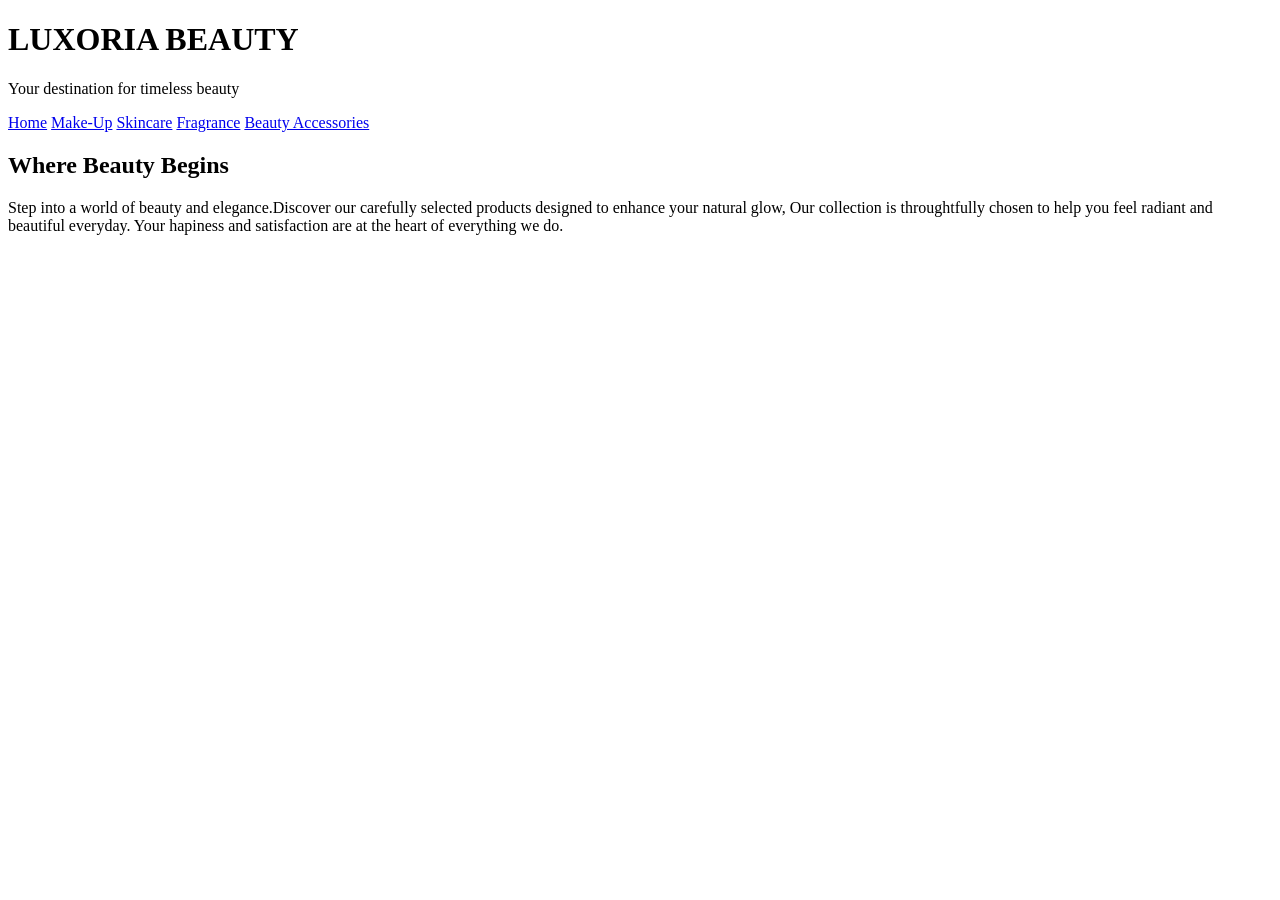
==== index.html @ f3700040 "Add files via upload" ====
<!DOCTYPE html>
<html lang="en">
<head>
    <meta charset="UTF-8">
    <title>LUXORIA BEAUTY</title>
    <link rel="stylesheet" href="style.css">
</head>
<body>

      <!-- Header Section -->
      <header>
            <h1>LUXORIA BEAUTY</h1>
            <p>Your destination for timeless beauty</p>

      <!-- Navigation-->
       <nav>
           <a href="#">Home</a>
           <a href="Make-Up.html">Make-Up</a>
           <a href="skincare.html">Skincare</a>  
           <a href="Fragrance.html">Fragrance</a>
           <a href="Beauty accessories.html">Beauty Accessories</a>       
        </nav>

      </header>
        
        <!-- Main Content -->
         <main>

             <section>
                <h2>Where Beauty Begins</h2>
                <p>Step into a world of beauty and elegance.Discover our carefully selected products designed to enhance your natural glow, Our collection is throughtfully chosen to help you feel radiant and beautiful everyday. Your hapiness and satisfaction are at the heart of everything we do. </p>
             </section>

             <section>

             </section>
         </main>
</body>
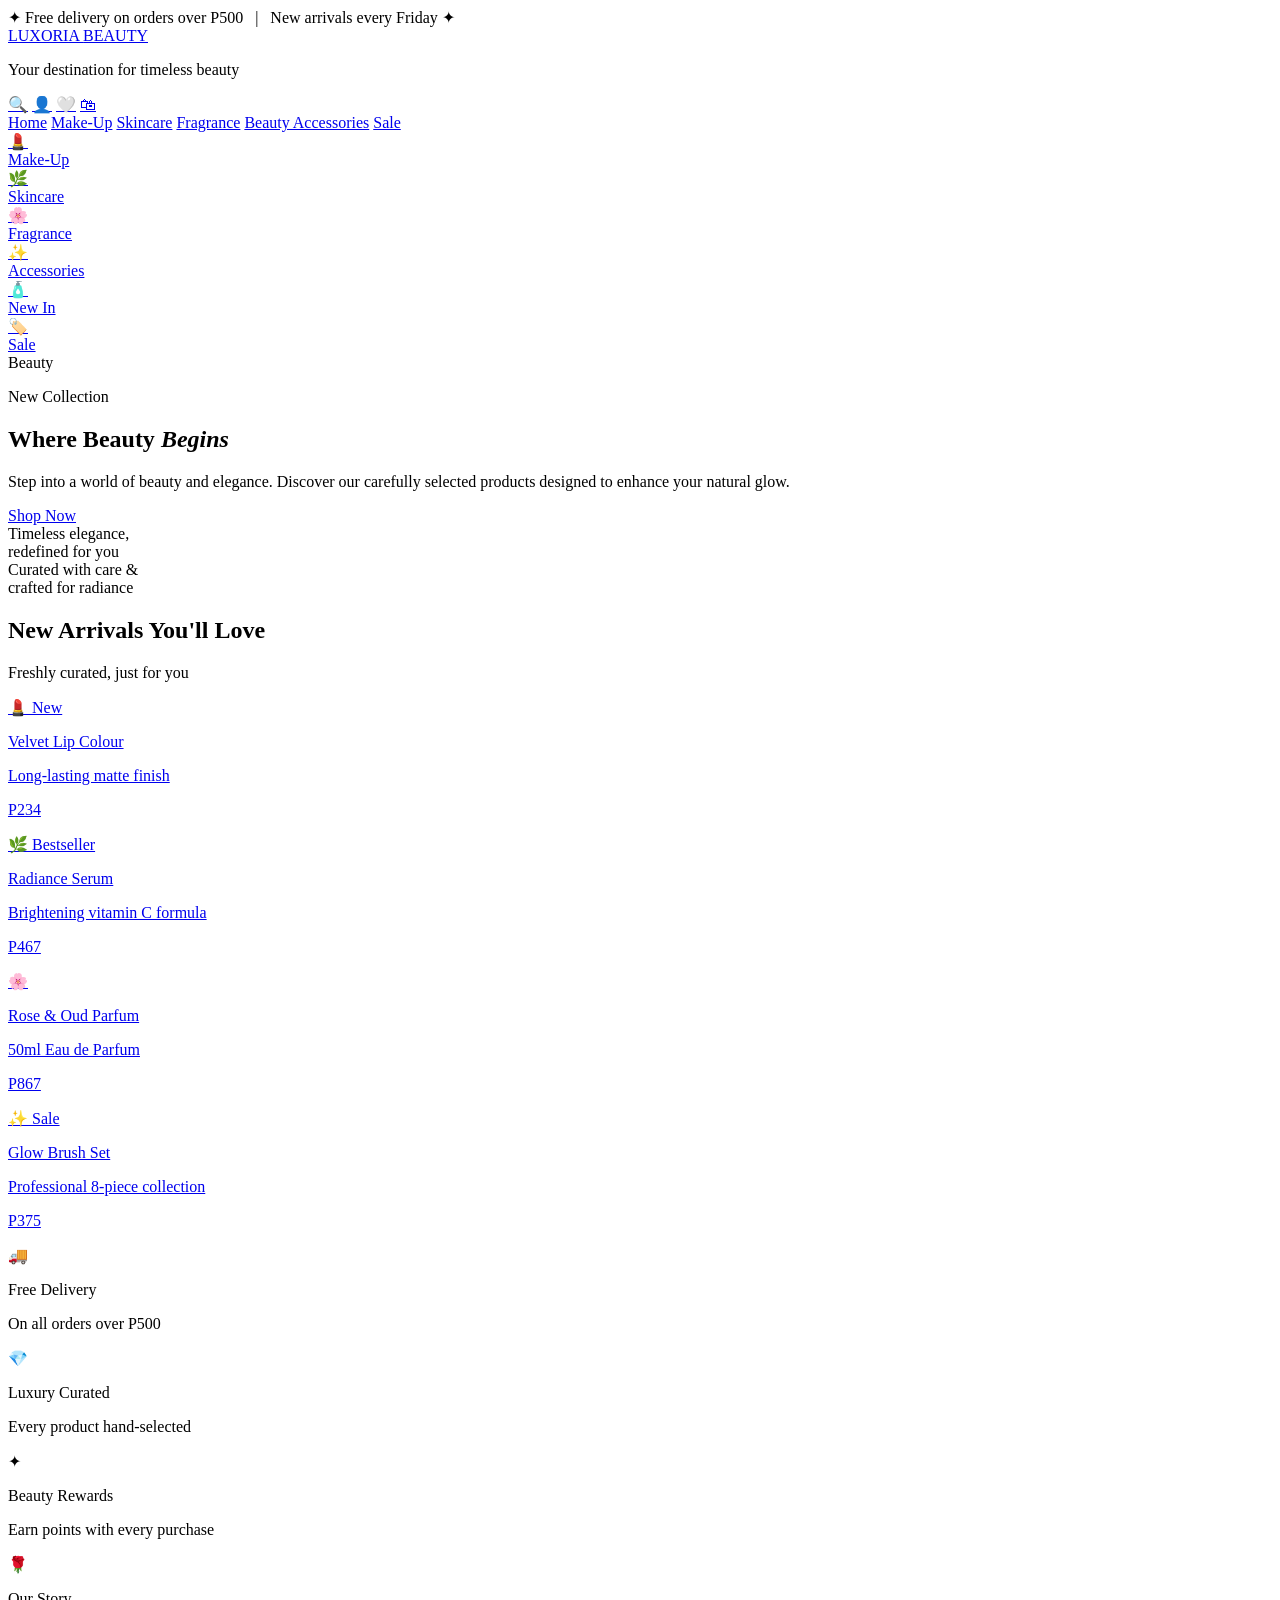
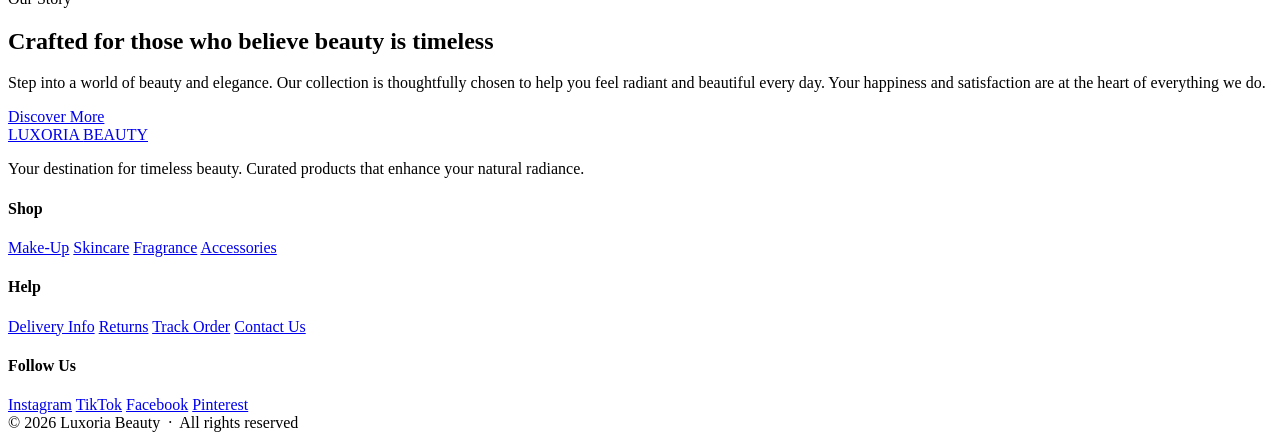
==== commit 430188d0: "Update index.html" ====
--- a/index.html
+++ b/index.html
@@ -2,37 +2,212 @@
 <html lang="en">
 <head>
     <meta charset="UTF-8">
+    <meta name="viewport" content="width=device-width, initial-scale=1.0">
     <title>LUXORIA BEAUTY</title>
+    <link href="https://fonts.googleapis.com/css2?family=Cormorant+Garamond:ital,wght@0,300;0,400;0,600;1,300;1,400&family=Jost:wght@300;400;500&display=swap" rel="stylesheet">
     <link rel="stylesheet" href="style.css">
 </head>
 <body>
 
-      <!-- Header Section -->
-      <header>
-            <h1>LUXORIA BEAUTY</h1>
-            <p>Your destination for timeless beauty</p>
-
-      <!-- Navigation-->
-       <nav>
-           <a href="#">Home</a>
-           <a href="Make-Up.html">Make-Up</a>
-           <a href="skincare.html">Skincare</a>  
-           <a href="Fragrance.html">Fragrance</a>
-           <a href="Beauty accessories.html">Beauty Accessories</a>       
-        </nav>
-
-      </header>
-        
-        <!-- Main Content -->
-         <main>
-
-             <section>
-                <h2>Where Beauty Begins</h2>
-                <p>Step into a world of beauty and elegance.Discover our carefully selected products designed to enhance your natural glow, Our collection is throughtfully chosen to help you feel radiant and beautiful everyday. Your hapiness and satisfaction are at the heart of everything we do. </p>
-             </section>
-
-             <section>
-
-             </section>
-         </main>
-</body>+    <!-- Announcement Bar -->
+    <div class="announcement-bar">
+        ✦ Free delivery on orders over P500 &nbsp;&nbsp;|&nbsp;&nbsp; New arrivals every Friday ✦
+    </div>
+
+    <!-- Header -->
+    <header>
+        <a href="#" class="logo">LUXORIA <span>BEAUTY</span></a>
+        <p class="tagline">Your destination for timeless beauty</p>
+        <div class="header-icons">
+            <a href="#" title="Search">🔍</a>
+            <a href="#" title="Account">👤</a>
+            <a href="#" title="Wishlist">🤍</a>
+            <a href="#" title="Cart">🛍</a>
+        </div>
+    </header>
+
+    <!-- Navigation -->
+    <nav>
+        <a href="#">Home</a>
+        <a href="Make-Up.html">Make-Up</a>
+        <a href="skincare.html">Skincare</a>
+        <a href="Fragrance.html">Fragrance</a>
+        <a href="Beauty accessories.html">Beauty Accessories</a>
+        <a href="#" class="sale">Sale</a>
+    </nav>
+
+    <!-- Category Circles -->
+    <div class="category-row">
+        <a href="Make-Up.html" class="category-item">
+            <div class="category-circle bg-rose">💄</div>
+            <span class="category-label">Make-Up</span>
+        </a>
+        <a href="skincare.html" class="category-item">
+            <div class="category-circle bg-sage">🌿</div>
+            <span class="category-label">Skincare</span>
+        </a>
+        <a href="Fragrance.html" class="category-item">
+            <div class="category-circle bg-lavender">🌸</div>
+            <span class="category-label">Fragrance</span>
+        </a>
+        <a href="Beauty accessories.html" class="category-item">
+            <div class="category-circle bg-gold">✨</div>
+            <span class="category-label">Accessories</span>
+        </a>
+        <a href="#" class="category-item">
+            <div class="category-circle bg-blush">🧴</div>
+            <span class="category-label">New In</span>
+        </a>
+        <a href="#" class="category-item">
+            <div class="category-circle bg-deep">🏷️</div>
+            <span class="category-label">Sale</span>
+        </a>
+    </div>
+
+    <!-- Hero Banner -->
+    <section class="hero">
+        <div class="hero-bg-text">Beauty</div>
+        <div class="hero-content">
+            <p class="hero-eyebrow">New Collection</p>
+            <h1 class="hero-title">Where Beauty <em>Begins</em></h1>
+            <p class="hero-subtitle">
+                Step into a world of beauty and elegance. Discover our carefully
+                selected products designed to enhance your natural glow.
+            </p>
+            <a href="#" class="hero-btn">Shop Now</a>
+        </div>
+        <div class="hero-decoration">
+            <div class="hero-tag">Timeless elegance,<br>redefined for you</div>
+            <div class="hero-tag">Curated with care &<br>crafted for radiance</div>
+        </div>
+    </section>
+
+    <!-- Main Content -->
+    <main>
+
+        <!-- New Arrivals -->
+        <div class="section-title">
+            <h2>New Arrivals You'll Love</h2>
+            <p>Freshly curated, just for you</p>
+            <div class="title-line"></div>
+        </div>
+
+        <div class="product-grid">
+            <a href="Make-Up.html" class="product-card">
+                <div class="product-image bg-rose">
+                    💄
+                    <span class="product-badge">New</span>
+                </div>
+                <div class="product-info">
+                    <p class="product-name">Velvet Lip Colour</p>
+                    <p class="product-sub">Long-lasting matte finish</p>
+                    <p class="product-price">P234</p>
+                </div>
+            </a>
+            <a href="skincare.html" class="product-card">
+                <div class="product-image bg-sage">
+                    🌿
+                    <span class="product-badge">Bestseller</span>
+                </div>
+                <div class="product-info">
+                    <p class="product-name">Radiance Serum</p>
+                    <p class="product-sub">Brightening vitamin C formula</p>
+                    <p class="product-price">P467</p>
+                </div>
+            </a>
+            <a href="Fragrance.html" class="product-card">
+                <div class="product-image bg-lavender">
+                    🌸
+                </div>
+                <div class="product-info">
+                    <p class="product-name">Rose & Oud Parfum</p>
+                    <p class="product-sub">50ml Eau de Parfum</p>
+                    <p class="product-price">P867</p>
+                </div>
+            </a>
+            <a href="Beauty accessories.html" class="product-card">
+                <div class="product-image bg-gold">
+                    ✨
+                    <span class="product-badge">Sale</span>
+                </div>
+                <div class="product-info">
+                    <p class="product-name">Glow Brush Set</p>
+                    <p class="product-sub">Professional 8-piece collection</p>
+                    <p class="product-price">P375</p>
+                </div>
+            </a>
+        </div>
+
+        <!-- Feature Strip -->
+        <div class="feature-strip">
+            <div class="feature-item">
+                <div class="feature-icon">🚚</div>
+                <p class="feature-title">Free Delivery</p>
+                <p class="feature-text">On all orders over P500</p>
+            </div>
+            <div class="feature-item">
+                <div class="feature-icon">💎</div>
+                <p class="feature-title">Luxury Curated</p>
+                <p class="feature-text">Every product hand-selected</p>
+            </div>
+            <div class="feature-item">
+                <div class="feature-icon">✦</div>
+                <p class="feature-title">Beauty Rewards</p>
+                <p class="feature-text">Earn points with every purchase</p>
+            </div>
+        </div>
+
+        <!-- About Section -->
+        <div class="about-section">
+            <div class="about-visual">🌹</div>
+            <div class="about-content">
+                <p class="about-eyebrow">Our Story</p>
+                <h2>Crafted for those who believe beauty is timeless</h2>
+                <p>
+                    Step into a world of beauty and elegance. Our collection is
+                    thoughtfully chosen to help you feel radiant and beautiful
+                    every day. Your happiness and satisfaction are at the heart
+                    of everything we do.
+                </p>
+                <a href="#" class="about-btn">Discover More</a>
+            </div>
+        </div>
+
+    </main>
+
+    <!-- Footer -->
+    <footer>
+        <div class="footer-grid">
+            <div class="footer-brand">
+                <a href="#" class="logo">LUXORIA <span>BEAUTY</span></a>
+                <p>Your destination for timeless beauty. Curated products that enhance your natural radiance.</p>
+            </div>
+            <div class="footer-col">
+                <h4>Shop</h4>
+                <a href="Make-Up.html">Make-Up</a>
+                <a href="skincare.html">Skincare</a>
+                <a href="Fragrance.html">Fragrance</a>
+                <a href="Beauty accessories.html">Accessories</a>
+            </div>
+            <div class="footer-col">
+                <h4>Help</h4>
+                <a href="#">Delivery Info</a>
+                <a href="#">Returns</a>
+                <a href="#">Track Order</a>
+                <a href="#">Contact Us</a>
+            </div>
+            <div class="footer-col">
+                <h4>Follow Us</h4>
+                <a href="#">Instagram</a>
+                <a href="#">TikTok</a>
+                <a href="#">Facebook</a>
+                <a href="#">Pinterest</a>
+            </div>
+        </div>
+        <div class="footer-bottom">
+            &copy; 2026 Luxoria Beauty &nbsp;·&nbsp; All rights reserved
+        </div>
+    </footer>
+
+</body>
+</html>
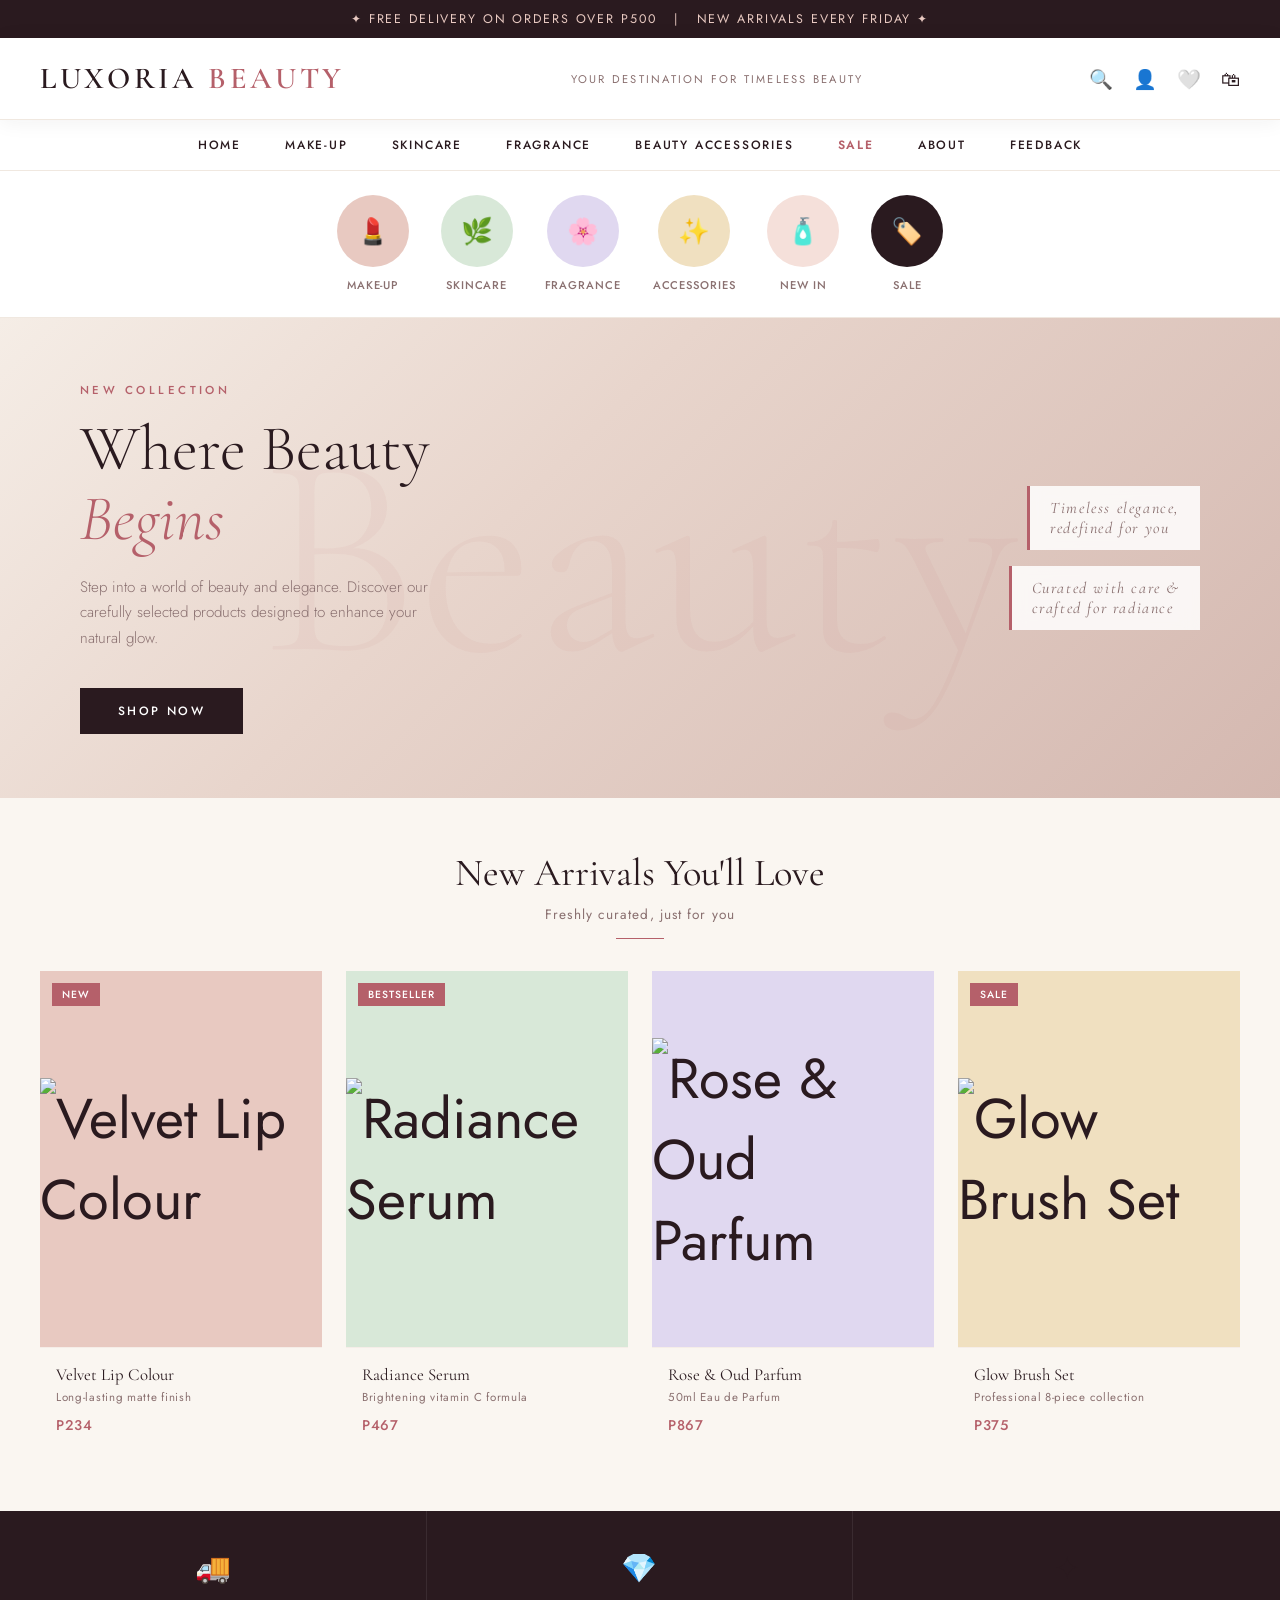
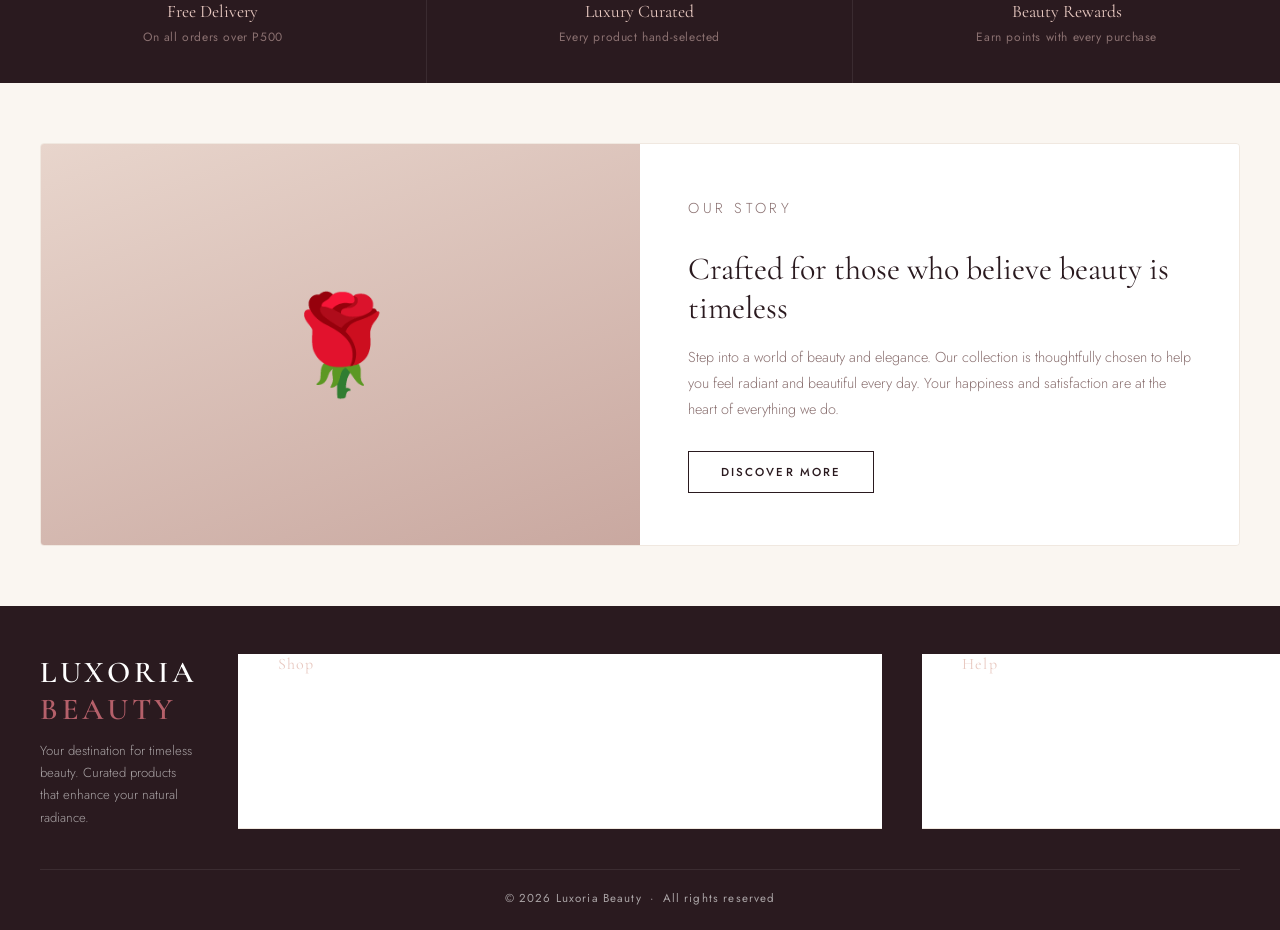
==== commit 59115ad0: "Update index.html" ====
--- a/index.html
+++ b/index.html
@@ -1,213 +1,238 @@
 <!DOCTYPE html>
 <html lang="en">
 <head>
-    <meta charset="UTF-8">
-    <meta name="viewport" content="width=device-width, initial-scale=1.0">
-    <title>LUXORIA BEAUTY</title>
-    <link href="https://fonts.googleapis.com/css2?family=Cormorant+Garamond:ital,wght@0,300;0,400;0,600;1,300;1,400&family=Jost:wght@300;400;500&display=swap" rel="stylesheet">
-    <link rel="stylesheet" href="style.css">
+  <meta charset="UTF-8">
+  <meta name="viewport" content="width=device-width, initial-scale=1.0">
+  <title>Home — Luxoria Beauty</title>
+  <link href="https://fonts.googleapis.com/css2?family=Cormorant+Garamond:ital,wght@0,300;0,400;0,600;1,300;1,400&family=Jost:wght@300;400;500&display=swap" rel="stylesheet">
+  <link rel="stylesheet" href="style.css">
 </head>
 <body>
 
-    <!-- Announcement Bar -->
-    <div class="announcement-bar">
-        ✦ Free delivery on orders over P500 &nbsp;&nbsp;|&nbsp;&nbsp; New arrivals every Friday ✦
-    </div>
-
-    <!-- Header -->
-    <header>
-        <a href="#" class="logo">LUXORIA <span>BEAUTY</span></a>
-        <p class="tagline">Your destination for timeless beauty</p>
-        <div class="header-icons">
-            <a href="#" title="Search">🔍</a>
-            <a href="#" title="Account">👤</a>
-            <a href="#" title="Wishlist">🤍</a>
-            <a href="#" title="Cart">🛍</a>
-        </div>
-    </header>
-
-    <!-- Navigation -->
-    <nav>
-        <a href="#">Home</a>
+  <!-- Announcement Bar -->
+  <div class="announcement-bar">
+    ✦ Free delivery on orders over P500 &nbsp;&nbsp;|&nbsp;&nbsp; New arrivals every Friday ✦
+  </div>
+
+  <!-- Site Header -->
+  <header>
+    <a href="index.html" class="logo">LUXORIA <span>BEAUTY</span></a>
+    <p class="tagline">Your destination for timeless beauty</p>
+    <div class="header-icons">
+      <a href="#" title="Search">🔍</a>
+      <a href="#" title="Account">👤</a>
+      <a href="#" title="Wishlist">🤍</a>
+      <a href="#" title="Cart">🛍</a>
+    </div>
+  </header>
+
+  <!-- Primary Navigation -->
+  <nav aria-label="Primary navigation">
+    <a href="index.html" class="active">Home</a>
+    <a href="Make-Up.html">Make-Up</a>
+    <a href="skincare.html">Skincare</a>
+    <a href="Fragrance.html">Fragrance</a>
+    <a href="Beauty_accessories.html">Beauty Accessories</a>
+    <a href="sale.html" class="sale">Sale</a>
+    <a href="about.html">About</a>
+    <a href="feedback.html">Feedback</a>
+  </nav>
+
+  <!-- Category Links -->
+  <section aria-label="Shop by category">
+    <div class="category-row">
+      <a href="Make-Up.html" class="category-item">
+        <div class="category-circle bg-rose">💄</div>
+        <span class="category-label">Make-Up</span>
+      </a>
+      <a href="skincare.html" class="category-item">
+        <div class="category-circle bg-sage">🌿</div>
+        <span class="category-label">Skincare</span>
+      </a>
+      <a href="Fragrance.html" class="category-item">
+        <div class="category-circle bg-lavender">🌸</div>
+        <span class="category-label">Fragrance</span>
+      </a>
+      <a href="Beauty_accessories.html" class="category-item">
+        <div class="category-circle bg-gold">✨</div>
+        <span class="category-label">Accessories</span>
+      </a>
+      <a href="#new-arrivals" class="category-item">
+        <div class="category-circle bg-blush">🧴</div>
+        <span class="category-label">New In</span>
+      </a>
+      <a href="sale.html" class="category-item">
+        <div class="category-circle bg-deep">🏷️</div>
+        <span class="category-label">Sale</span>
+      </a>
+    </div>
+  </section>
+
+  <!-- Hero Banner -->
+  <section class="hero" aria-label="Hero banner">
+    <div class="hero-bg-text">Beauty</div>
+    <div class="hero-content">
+      <p class="hero-eyebrow">New Collection</p>
+      <h1 class="hero-title">Where Beauty <em>Begins</em></h1>
+      <p class="hero-subtitle">
+        Step into a world of beauty and elegance. Discover our carefully
+        selected products designed to enhance your natural glow.
+      </p>
+      <a href="Make-Up.html" class="hero-btn">Shop Now</a>
+    </div>
+    <div class="hero-decoration">
+      <div class="hero-tag">Timeless elegance,<br>redefined for you</div>
+      <div class="hero-tag">Curated with care &amp;<br>crafted for radiance</div>
+    </div>
+  </section>
+
+  <!-- Main Page Content -->
+  <main>
+
+    <!-- New Arrivals Section -->
+    <section id="new-arrivals" aria-labelledby="new-arrivals-heading">
+      <div class="section-title">
+        <h2 id="new-arrivals-heading">New Arrivals You'll Love</h2>
+        <p>Freshly curated, just for you</p>
+        <div class="title-line"></div>
+      </div>
+
+      <div class="product-grid">
+
+        <article class="product-card-wrapper">
+          <a href="Make-Up.html" class="product-card">
+            <div class="product-image bg-rose">
+              <img src="images/velvet-lip-colour.jpg" alt="Velvet Lip Colour" />
+              <span class="product-badge">New</span>
+            </div>
+            <div class="product-info">
+              <p class="product-name">Velvet Lip Colour</p>
+              <p class="product-sub">Long-lasting matte finish</p>
+              <p class="product-price">P234</p>
+            </div>
+          </a>
+        </article>
+
+        <article class="product-card-wrapper">
+          <a href="skincare.html" class="product-card">
+            <div class="product-image bg-sage">
+              <img src="images/radiance-serum.jpg" alt="Radiance Serum" />
+              <span class="product-badge">Bestseller</span>
+            </div>
+            <div class="product-info">
+              <p class="product-name">Radiance Serum</p>
+              <p class="product-sub">Brightening vitamin C formula</p>
+              <p class="product-price">P467</p>
+            </div>
+          </a>
+        </article>
+
+        <article class="product-card-wrapper">
+          <a href="Fragrance.html" class="product-card">
+            <div class="product-image bg-lavender">
+              <img src="images/rose-oud-parfum.jpg" alt="Rose & Oud Parfum" />
+            </div>
+            <div class="product-info">
+              <p class="product-name">Rose &amp; Oud Parfum</p>
+              <p class="product-sub">50ml Eau de Parfum</p>
+              <p class="product-price">P867</p>
+            </div>
+          </a>
+        </article>
+
+        <article class="product-card-wrapper">
+          <a href="Beauty_accessories.html" class="product-card">
+            <div class="product-image bg-gold">
+              <img src="images/glow-brush-set.jpg" alt="Glow Brush Set" />
+              <span class="product-badge sale-badge">Sale</span>
+            </div>
+            <div class="product-info">
+              <p class="product-name">Glow Brush Set</p>
+              <p class="product-sub">Professional 8-piece collection</p>
+              <p class="product-price">P375</p>
+            </div>
+          </a>
+        </article>
+
+      </div>
+    </section>
+
+    <!-- Feature Highlights Strip -->
+    <aside class="feature-strip" aria-label="Shopping features">
+      <div class="feature-item">
+        <div class="feature-icon">🚚</div>
+        <p class="feature-title">Free Delivery</p>
+        <p class="feature-text">On all orders over P500</p>
+      </div>
+      <div class="feature-item">
+        <div class="feature-icon">💎</div>
+        <p class="feature-title">Luxury Curated</p>
+        <p class="feature-text">Every product hand-selected</p>
+      </div>
+      <div class="feature-item">
+        <div class="feature-icon">✦</div>
+        <p class="feature-title">Beauty Rewards</p>
+        <p class="feature-text">Earn points with every purchase</p>
+      </div>
+    </aside>
+
+    <!-- About / Brand Story Section -->
+    <section class="about-section" aria-labelledby="brand-story-heading">
+      <div class="about-visual" aria-hidden="true">🌹</div>
+      <div class="about-content">
+        <p class="about-eyebrow">Our Story</p>
+        <h2 id="brand-story-heading">Crafted for those who believe beauty is timeless</h2>
+        <p>
+          Step into a world of beauty and elegance. Our collection is
+          thoughtfully chosen to help you feel radiant and beautiful
+          every day. Your happiness and satisfaction are at the heart
+          of everything we do.
+        </p>
+        <a href="about.html" class="about-btn">Discover More</a>
+      </div>
+    </section>
+
+  </main>
+
+  <!-- Site Footer -->
+  <footer>
+    <div class="footer-grid">
+
+      <div class="footer-brand">
+        <a href="index.html" class="logo">LUXORIA <span>BEAUTY</span></a>
+        <p>Your destination for timeless beauty. Curated products that enhance your natural radiance.</p>
+      </div>
+
+      <nav class="footer-col" aria-label="Shop links">
+        <h4>Shop</h4>
         <a href="Make-Up.html">Make-Up</a>
         <a href="skincare.html">Skincare</a>
         <a href="Fragrance.html">Fragrance</a>
-        <a href="Beauty accessories.html">Beauty Accessories</a>
-        <a href="#" class="sale">Sale</a>
-    </nav>
-
-    <!-- Category Circles -->
-    <div class="category-row">
-        <a href="Make-Up.html" class="category-item">
-            <div class="category-circle bg-rose">💄</div>
-            <span class="category-label">Make-Up</span>
-        </a>
-        <a href="skincare.html" class="category-item">
-            <div class="category-circle bg-sage">🌿</div>
-            <span class="category-label">Skincare</span>
-        </a>
-        <a href="Fragrance.html" class="category-item">
-            <div class="category-circle bg-lavender">🌸</div>
-            <span class="category-label">Fragrance</span>
-        </a>
-        <a href="Beauty accessories.html" class="category-item">
-            <div class="category-circle bg-gold">✨</div>
-            <span class="category-label">Accessories</span>
-        </a>
-        <a href="#" class="category-item">
-            <div class="category-circle bg-blush">🧴</div>
-            <span class="category-label">New In</span>
-        </a>
-        <a href="#" class="category-item">
-            <div class="category-circle bg-deep">🏷️</div>
-            <span class="category-label">Sale</span>
-        </a>
-    </div>
-
-    <!-- Hero Banner -->
-    <section class="hero">
-        <div class="hero-bg-text">Beauty</div>
-        <div class="hero-content">
-            <p class="hero-eyebrow">New Collection</p>
-            <h1 class="hero-title">Where Beauty <em>Begins</em></h1>
-            <p class="hero-subtitle">
-                Step into a world of beauty and elegance. Discover our carefully
-                selected products designed to enhance your natural glow.
-            </p>
-            <a href="#" class="hero-btn">Shop Now</a>
-        </div>
-        <div class="hero-decoration">
-            <div class="hero-tag">Timeless elegance,<br>redefined for you</div>
-            <div class="hero-tag">Curated with care &<br>crafted for radiance</div>
-        </div>
-    </section>
-
-    <!-- Main Content -->
-    <main>
-
-        <!-- New Arrivals -->
-        <div class="section-title">
-            <h2>New Arrivals You'll Love</h2>
-            <p>Freshly curated, just for you</p>
-            <div class="title-line"></div>
-        </div>
-
-        <div class="product-grid">
-            <a href="Make-Up.html" class="product-card">
-                <div class="product-image bg-rose">
-                    💄
-                    <span class="product-badge">New</span>
-                </div>
-                <div class="product-info">
-                    <p class="product-name">Velvet Lip Colour</p>
-                    <p class="product-sub">Long-lasting matte finish</p>
-                    <p class="product-price">P234</p>
-                </div>
-            </a>
-            <a href="skincare.html" class="product-card">
-                <div class="product-image bg-sage">
-                    🌿
-                    <span class="product-badge">Bestseller</span>
-                </div>
-                <div class="product-info">
-                    <p class="product-name">Radiance Serum</p>
-                    <p class="product-sub">Brightening vitamin C formula</p>
-                    <p class="product-price">P467</p>
-                </div>
-            </a>
-            <a href="Fragrance.html" class="product-card">
-                <div class="product-image bg-lavender">
-                    🌸
-                </div>
-                <div class="product-info">
-                    <p class="product-name">Rose & Oud Parfum</p>
-                    <p class="product-sub">50ml Eau de Parfum</p>
-                    <p class="product-price">P867</p>
-                </div>
-            </a>
-            <a href="Beauty accessories.html" class="product-card">
-                <div class="product-image bg-gold">
-                    ✨
-                    <span class="product-badge">Sale</span>
-                </div>
-                <div class="product-info">
-                    <p class="product-name">Glow Brush Set</p>
-                    <p class="product-sub">Professional 8-piece collection</p>
-                    <p class="product-price">P375</p>
-                </div>
-            </a>
-        </div>
-
-        <!-- Feature Strip -->
-        <div class="feature-strip">
-            <div class="feature-item">
-                <div class="feature-icon">🚚</div>
-                <p class="feature-title">Free Delivery</p>
-                <p class="feature-text">On all orders over P500</p>
-            </div>
-            <div class="feature-item">
-                <div class="feature-icon">💎</div>
-                <p class="feature-title">Luxury Curated</p>
-                <p class="feature-text">Every product hand-selected</p>
-            </div>
-            <div class="feature-item">
-                <div class="feature-icon">✦</div>
-                <p class="feature-title">Beauty Rewards</p>
-                <p class="feature-text">Earn points with every purchase</p>
-            </div>
-        </div>
-
-        <!-- About Section -->
-        <div class="about-section">
-            <div class="about-visual">🌹</div>
-            <div class="about-content">
-                <p class="about-eyebrow">Our Story</p>
-                <h2>Crafted for those who believe beauty is timeless</h2>
-                <p>
-                    Step into a world of beauty and elegance. Our collection is
-                    thoughtfully chosen to help you feel radiant and beautiful
-                    every day. Your happiness and satisfaction are at the heart
-                    of everything we do.
-                </p>
-                <a href="#" class="about-btn">Discover More</a>
-            </div>
-        </div>
-
-    </main>
-
-    <!-- Footer -->
-    <footer>
-        <div class="footer-grid">
-            <div class="footer-brand">
-                <a href="#" class="logo">LUXORIA <span>BEAUTY</span></a>
-                <p>Your destination for timeless beauty. Curated products that enhance your natural radiance.</p>
-            </div>
-            <div class="footer-col">
-                <h4>Shop</h4>
-                <a href="Make-Up.html">Make-Up</a>
-                <a href="skincare.html">Skincare</a>
-                <a href="Fragrance.html">Fragrance</a>
-                <a href="Beauty accessories.html">Accessories</a>
-            </div>
-            <div class="footer-col">
-                <h4>Help</h4>
-                <a href="#">Delivery Info</a>
-                <a href="#">Returns</a>
-                <a href="#">Track Order</a>
-                <a href="#">Contact Us</a>
-            </div>
-            <div class="footer-col">
-                <h4>Follow Us</h4>
-                <a href="#">Instagram</a>
-                <a href="#">TikTok</a>
-                <a href="#">Facebook</a>
-                <a href="#">Pinterest</a>
-            </div>
-        </div>
-        <div class="footer-bottom">
-            &copy; 2026 Luxoria Beauty &nbsp;·&nbsp; All rights reserved
-        </div>
-    </footer>
+        <a href="Beauty_accessories.html">Accessories</a>
+        <a href="sale.html">Sale</a>
+      </nav>
+
+      <nav class="footer-col" aria-label="Help links">
+        <h4>Help</h4>
+        <a href="#">Delivery Info</a>
+        <a href="#">Returns</a>
+        <a href="#">Track Order</a>
+        <a href="feedback.html">Contact Us</a>
+      </nav>
+
+      <nav class="footer-col" aria-label="Social media links">
+        <h4>Follow Us</h4>
+        <a href="#">Instagram</a>
+        <a href="#">TikTok</a>
+        <a href="#">Facebook</a>
+        <a href="#">Pinterest</a>
+      </nav>
+
+    </div>
+    <div class="footer-bottom">
+      &copy; 2026 Luxoria Beauty &nbsp;·&nbsp; All rights reserved
+    </div>
+  </footer>
 
 </body>
 </html>
--- a/style.css
+++ b/style.css
@@ -0,0 +1,567 @@
+:root {
+    --cream:    #faf6f1;
+    --blush:    #e8c9c1;
+    --rose:     #b5606a;
+    --deep:     #2a1a1f;
+    --gold:     #c9a96e;
+    --muted:    #8a7070;
+    --white:    #ffffff;
+}
+
+*, *::before, *::after {
+    margin: 0;
+    padding: 0;
+    box-sizing: border-box;
+}
+
+body {
+    font-family: 'Jost', sans-serif;
+    background-color: var(--cream);
+    color: var(--deep);
+    overflow-x: hidden;
+}
+
+/*ANNOUNCEMENTS*/
+.announcement-bar {
+    background-color: var(--deep);
+    color: var(--blush);
+    text-align: center;
+    padding: 10px;
+    font-size: 0.78rem;
+    letter-spacing: 0.15em;
+    text-transform: uppercase;
+    font-weight: 400;
+}
+
+/*HEADER*/
+header {
+    background-color: var(--white);
+    padding: 22px 40px;
+    display: flex;
+    align-items: center;
+    justify-content: space-between;
+    border-bottom: 1px solid #f0e8e0;
+    position: sticky;
+    top: 0;
+    z-index: 100;
+    box-shadow: 0 2px 20px rgba(42, 26, 31, 0.06);
+}
+
+.logo {
+    font-family: 'Cormorant Garamond', serif;
+    font-size: 1.9rem;
+    font-weight: 600;
+    letter-spacing: 0.12em;
+    color: var(--deep);
+    text-decoration: none;
+}
+
+.logo span {
+    color: var(--rose);
+}
+
+.tagline {
+    font-size: 0.7rem;
+    letter-spacing: 0.2em;
+    color: var(--muted);
+    text-transform: uppercase;
+    text-align: center;
+    flex: 1;
+}
+
+.header-icons {
+    display: flex;
+    gap: 20px;
+    align-items: center;
+}
+
+.header-icons a {
+    color: var(--deep);
+    text-decoration: none;
+    font-size: 1.2rem;
+    transition: color 0.2s;
+}
+
+.header-icons a:hover {
+    color: var(--rose);
+}
+
+/*NAVIGATION*/
+nav {
+    background-color: var(--white);
+    border-bottom: 1px solid #f0e8e0;
+    padding: 0 40px;
+    display: flex;
+    justify-content: center;
+    gap: 0;
+}
+
+nav a {
+    color: var(--deep);
+    text-decoration: none;
+    font-size: 0.75rem;
+    font-weight: 500;
+    letter-spacing: 0.15em;
+    text-transform: uppercase;
+    padding: 16px 22px;
+    display: inline-block;
+    position: relative;
+    transition: color 0.2s;
+}
+
+/*hover */
+nav a::after {
+    content: '';
+    position: absolute;
+    bottom: 0;
+    left: 50%;
+    transform: translateX(-50%);
+    width: 0;
+    height: 2px;
+    background-color: var(--rose);
+    transition: width 0.3s ease;
+}
+
+nav a:hover {
+    color: var(--rose);
+}
+
+nav a:hover::after {
+    width: 60%;
+}
+
+nav a.sale {
+    color: var(--rose);
+    font-weight: 600;
+}
+
+/*CATEGORY*/
+.category-row {
+    background-color: var(--white);
+    padding: 24px 40px;
+    display: flex;
+    justify-content: center;
+    gap: 32px;
+    border-bottom: 1px solid #f0e8e0;
+    overflow-x: auto;
+}
+
+.category-item {
+    display: flex;
+    flex-direction: column;
+    align-items: center;
+    gap: 10px;
+    cursor: pointer;
+    text-decoration: none;
+    color: var(--deep);
+    flex-shrink: 0;
+}
+
+.category-circle {
+    width: 72px;
+    height: 72px;
+    border-radius: 50%;
+    display: flex;
+    align-items: center;
+    justify-content: center;
+    font-size: 1.6rem;
+    transition: transform 0.25s ease, box-shadow 0.25s ease;
+    border: 2px solid transparent;
+}
+
+.category-item:hover .category-circle {
+    transform: translateY(-4px);
+    box-shadow: 0 8px 20px rgba(181, 96, 106, 0.2);
+    border-color: var(--blush);
+}
+
+.category-label {
+    font-size: 0.7rem;
+    letter-spacing: 0.08em;
+    text-transform: uppercase;
+    color: var(--muted);
+    font-weight: 500;
+}
+
+/*background colours */
+.bg-blush    { background-color: #f5e0da; }
+.bg-rose     { background-color: #e8c9c1; }
+.bg-gold     { background-color: #f0e0c0; }
+.bg-sage     { background-color: #d8e8d8; }
+.bg-lavender { background-color: #e0d8f0; }
+.bg-deep     { background-color: var(--deep); color: var(--white); }
+
+/*HERO BANNER*/
+.hero {
+    position: relative;
+    background: linear-gradient(135deg, #f5ede6 0%, #e8d5cc 40%, #d4b8b0 100%);
+    min-height: 480px;
+    display: flex;
+    align-items: center;
+    overflow: hidden;
+}
+
+/*background word*/
+.hero-bg-text {
+    position: absolute;
+    font-family: 'Cormorant Garamond', serif;
+    font-size: 18rem;
+    font-weight: 300;
+    color: rgba(181, 96, 106, 0.06);
+    top: 50%;
+    left: 50%;
+    transform: translate(-50%, -50%);
+    white-space: nowrap;
+    pointer-events: none;
+    user-select: none;
+}
+
+.hero-content {
+    position: relative;
+    z-index: 2;
+    padding: 60px 80px;
+    max-width: 520px;
+    animation: fadeInUp 0.9s ease both;
+}
+
+/*hero fade-up animation*/
+@keyframes fadeInUp {
+    from { opacity: 0; transform: translateY(30px); }
+    to   { opacity: 1; transform: translateY(0); }
+}
+
+.hero-eyebrow {
+    font-size: 0.72rem;
+    letter-spacing: 0.3em;
+    text-transform: uppercase;
+    color: var(--rose);
+    margin-bottom: 16px;
+    font-weight: 500;
+}
+
+.hero-title {
+    font-family: 'Cormorant Garamond', serif;
+    font-size: 4rem;
+    font-weight: 300;
+    line-height: 1.1;
+    color: var(--deep);
+    margin-bottom: 20px;
+}
+
+.hero-title em {
+    font-style: italic;
+    color: var(--rose);
+}
+
+.hero-subtitle {
+    font-size: 0.95rem;
+    line-height: 1.7;
+    color: var(--muted);
+    margin-bottom: 36px;
+    font-weight: 300;
+}
+
+.hero-btn {
+    display: inline-block;
+    padding: 14px 38px;
+    background-color: var(--deep);
+    color: var(--white);
+    text-decoration: none;
+    font-size: 0.75rem;
+    letter-spacing: 0.2em;
+    text-transform: uppercase;
+    font-weight: 500;
+    transition: background-color 0.3s, transform 0.2s;
+}
+
+.hero-btn:hover {
+    background-color: var(--rose);
+    transform: translateY(-2px);
+}
+
+.hero-decoration {
+    position: absolute;
+    right: 80px;
+    top: 50%;
+    transform: translateY(-50%);
+    display: flex;
+    flex-direction: column;
+    gap: 16px;
+    align-items: flex-end;
+}
+
+.hero-tag {
+    background-color: rgba(255, 255, 255, 0.85);
+    backdrop-filter: blur(8px);
+    padding: 12px 20px;
+    color: var(--muted);
+    letter-spacing: 0.1em;
+    border-left: 3px solid var(--rose);
+    font-style: italic;
+    font-family: 'Cormorant Garamond', serif;
+    font-size: 1rem;
+}
+
+/*SECTION TITLE*/
+.section-title {
+    text-align: center;
+    padding: 52px 40px 32px;
+}
+
+.section-title h2 {
+    font-family: 'Cormorant Garamond', serif;
+    font-size: 2.4rem;
+    font-weight: 400;
+    color: var(--deep);
+    margin-bottom: 8px;
+}
+
+.section-title p {
+    font-size: 0.85rem;
+    color: var(--muted);
+    letter-spacing: 0.08em;
+}
+
+.title-line {
+    width: 48px;
+    height: 1px;
+    background: var(--rose);
+    margin: 14px auto 0;
+}
+
+/*PRODUCT GRID*/
+.product-grid {
+    display: grid;
+    grid-template-columns: repeat(4, 1fr);
+    gap: 24px;
+    padding: 0 40px 60px;
+}
+
+.product-card {
+    background: var(--white);
+    border-radius: 4px;
+    overflow: hidden;
+    cursor: pointer;
+    transition: transform 0.3s ease, box-shadow 0.3s ease;
+    text-decoration: none;
+    color: inherit;
+}
+
+.product-card:hover {
+    transform: translateY(-6px);
+    box-shadow: 0 16px 40px rgba(42, 26, 31, 0.1);
+}
+
+.product-image {
+    width: 100%;
+    aspect-ratio: 3 / 4;
+    display: flex;
+    align-items: center;
+    justify-content: center;
+    font-size: 3.5rem;
+    position: relative;
+    overflow: hidden;
+}
+
+.product-badge {
+    position: absolute;
+    top: 12px;
+    left: 12px;
+    background-color: var(--rose);
+    color: white;
+    font-size: 0.65rem;
+    letter-spacing: 0.1em;
+    text-transform: uppercase;
+    padding: 4px 10px;
+    font-weight: 500;
+}
+
+.product-info {
+    padding: 16px;
+    border-top: 1px solid #f5ede8;
+}
+
+.product-name {
+    font-family: 'Cormorant Garamond', serif;
+    font-size: 1.05rem;
+    font-weight: 400;
+    margin-bottom: 4px;
+    color: var(--deep);
+}
+
+.product-sub {
+    font-size: 0.72rem;
+    color: var(--muted);
+    letter-spacing: 0.06em;
+    margin-bottom: 10px;
+}
+
+.product-price {
+    font-size: 0.88rem;
+    font-weight: 500;
+    color: var(--rose);
+    letter-spacing: 0.05em;
+}
+
+.feature-strip {
+    background-color: var(--deep);
+    display: grid;
+    grid-template-columns: repeat(3, 1fr);
+    gap: 0;
+}
+
+.feature-item {
+    padding: 36px 30px;
+    text-align: center;
+    border-right: 1px solid rgba(255, 255, 255, 0.08);
+}
+
+.feature-item:last-child {
+    border-right: none;
+}
+
+.feature-icon {
+    font-size: 1.8rem;
+    margin-bottom: 12px;
+}
+
+.feature-title {
+    font-family: 'Cormorant Garamond', serif;
+    font-size: 1.1rem;
+    color: var(--blush);
+    margin-bottom: 6px;
+}
+
+.feature-text {
+    font-size: 0.75rem;
+    color: var(--muted);
+    letter-spacing: 0.05em;
+    line-height: 1.6;
+}
+
+.about-section {
+    display: grid;
+    grid-template-columns: 1fr 1fr;
+    gap: 0;
+    margin: 60px 40px;
+    border: 1px solid #f0e8e0;
+    border-radius: 4px;
+    overflow: hidden;
+}
+
+.about-visual {
+    background: linear-gradient(160deg, #e8d5cc, #c9a8a0);
+    display: flex;
+    align-items: center;
+    justify-content: center;
+    font-size: 6rem;
+    min-height: 320px;
+}
+
+.about-content {
+    padding: 52px 48px;
+    background: var(--white);
+    display: flex;
+    flex-direction: column;
+    justify-content: center;
+}
+
+.about-eyebrow {
+    font-size: 0.7rem;
+    letter-spacing: 0.25em;
+    text-transform: uppercase;
+    color: var(--rose);
+    margin-bottom: 16px;
+}
+
+.about-content h2 {
+    font-family: 'Cormorant Garamond', serif;
+    font-size: 2rem;
+    font-weight: 400;
+    line-height: 1.2;
+    margin-bottom: 18px;
+    color: var(--deep);
+}
+
+.about-content p {
+    font-size: 0.9rem;
+    line-height: 1.8;
+    color: var(--muted);
+    font-weight: 300;
+    margin-bottom: 28px;
+}
+
+.about-btn {
+    display: inline-block;
+    padding: 12px 32px;
+    border: 1px solid var(--deep);
+    color: var(--deep);
+    text-decoration: none;
+    font-size: 0.72rem;
+    letter-spacing: 0.18em;
+    text-transform: uppercase;
+    font-weight: 500;
+    transition: all 0.3s;
+    align-self: flex-start;
+}
+
+.about-btn:hover {
+    background-color: var(--deep);
+    color: var(--white);
+}
+
+footer {
+    background-color: var(--deep);
+    color: rgba(255, 255, 255, 0.6);
+    padding: 48px 40px 24px;
+}
+
+.footer-grid {
+    display: grid;
+    grid-template-columns: 2fr 1fr 1fr 1fr;
+    gap: 40px;
+    margin-bottom: 40px;
+}
+
+.footer-brand .logo {
+    color: var(--white);
+    display: block;
+    margin-bottom: 12px;
+}
+
+.footer-brand p {
+    font-size: 0.82rem;
+    line-height: 1.7;
+    font-weight: 300;
+}
+
+.footer-col h4 {
+    font-family: 'Cormorant Garamond', serif;
+    font-size: 1rem;
+    color: var(--blush);
+    margin-bottom: 16px;
+    font-weight: 400;
+    letter-spacing: 0.08em;
+}
+
+.footer-col a {
+    display: block;
+    color: rgba(255, 255, 255, 0.5);
+    text-decoration: none;
+    font-size: 0.78rem;
+    margin-bottom: 8px;
+    letter-spacing: 0.05em;
+    transition: color 0.2s;
+}
+
+.footer-col a:hover {
+    color: var(--blush);
+}
+
+.footer-bottom {
+    border-top: 1px solid rgba(255, 255, 255, 0.08);
+    padding-top: 20px;
+    text-align: center;
+    font-size: 0.72rem;
+    letter-spacing: 0.1em;
+}
